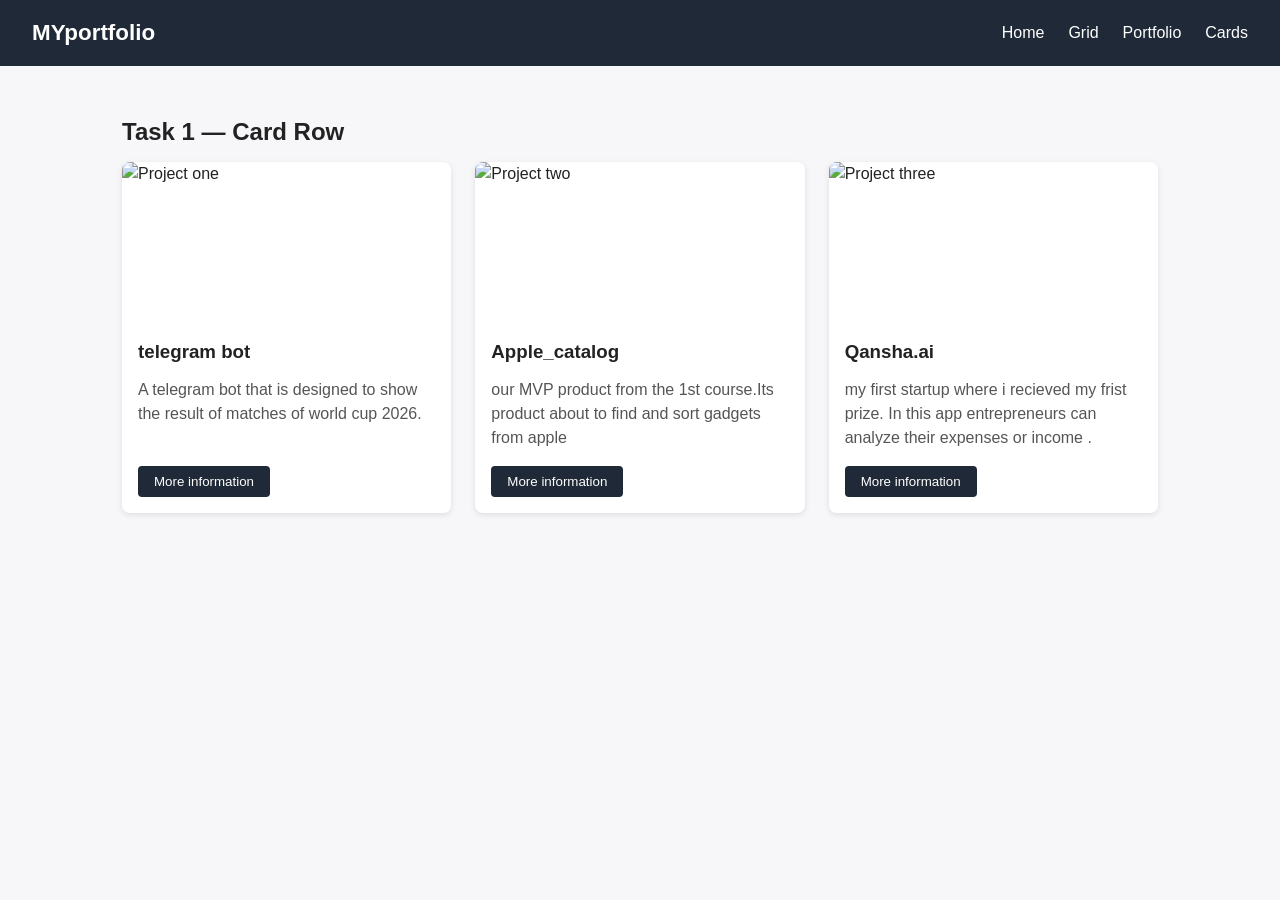
==== index.html @ ba2126a1 "Update logo text in header" ====
<!DOCTYPE html>
<html lang="en">
<head>
  <meta charset="UTF-8" />
  <meta name="viewport" content="width=device-width, initial-scale=1.0" />
  <title>Assignment 2 — Flexbox &amp; Grid</title>
  <link rel="stylesheet" href="style.css" />
</head>
<body>

  
  <header class="navbar">
    <div class="logo">MYportfolio </div>
    <ul class="nav-links">
      <li><a href="index.html">Home</a></li>
      <li><a href="grid.html">Grid</a></li>
      <li><a href="portfolio.html">Portfolio</a></li>
      <li><a href="#cards">Cards</a></li>
    </ul>
  </header>


  <section id="cards">
    <h2>Task 1 — Card Row</h2>
    <div class="card-row">

      <div class="card">
        <img src="https://encrypted-tbn0.gstatic.com/images?q=tbn:ANd9GcSFujql-WFzE3ItHx46vl_XUdWfbWX7GXYWBYmNH7UvGA&s" alt="Project one" />
        <div class="card-body">
          <h3>telegram bot </h3>
          <p>A telegram bot that is designed to show the result of matches of world cup 2026.</p>
          <button>More information</button>
        </div>
      </div>

      <div class="card">
        <img src="https://encrypted-tbn0.gstatic.com/images?q=tbn:ANd9GcS3rApSjDXCOAsStw4_AN64xcOJJNOKor2lTOhPxChGPA&s=10" alt="Project two" />
        <div class="card-body">
          <h3>Apple_catalog</h3>
          <p>our MVP product from the 1st course.Its product about  to find and sort gadgets  from apple</p>
          <button>More information</button>
        </div>
      </div>

      <div class="card">
        <img src="./photo_2026-09-29_14-18-57.jpg" alt="Project three" />
        <div class="card-body">
          <h3>Qansha.ai</h3>
          <p>my first startup where i recieved my frist prize. In this app entrepreneurs can analyze their expenses or income  .</p>
          <button>More information</button>
        </div>
      </div>

    </div>
  </section>

</body>
</html>
---- style.css ----
* {
  box-sizing: border-box;
  margin: 0;
  padding: 0;
}

body {
  font-family: "Segoe UI", Arial, sans-serif;
  line-height: 1.5;
  color: #222;
  background-color: #f7f7f9;
}

h1, h2, h3 {
  margin-bottom: 12px;
}

section {
  padding: 48px 32px;
  max-width: 1100px;
  margin: 0 auto;
}


.navbar {
  display: flex;                    
  justify-content: space-between;   
  align-items: center;              
  padding: 16px 32px;
  background-color: #1f2937;
  color: #fff;
  position: sticky;
  top: 0;
  z-index: 10;
}

.logo {
  font-size: 1.4rem;
  font-weight: bold;
}

.nav-links {
  display: flex;      
  gap: 24px;           
  align-items: center;
  list-style: none;
}

.nav-links a {
  color: #fff;
  text-decoration: none;
  font-size: 1rem;
}

.nav-links a:hover {
  color: #fbbf24;
}


.card-row {
  display: flex;         
  gap: 24px;              
  align-items: stretch;   
  flex-wrap: wrap;        
}

.card {
  flex: 1 1 260px;        
  background: #fff;
  border-radius: 8px;
  overflow: hidden;
  box-shadow: 0 2px 6px rgba(0, 0, 0, 0.1);
  display: flex;
  flex-direction: column;  
  transition: transform 0.2s ease, box-shadow 0.2s ease;
}

.card:hover {
  transform: translateY(-6px);
  box-shadow: 0 8px 16px rgba(0, 0, 0, 0.15);
}

.card img {
  width: 100%;
  height: 160px;
  object-fit: cover;
}

.card-body {
  padding: 16px;
  display: flex;
  flex-direction: column;
  flex-grow: 1;            
}

.card-body p {
  flex-grow: 1;
  color: #555;
  margin-bottom: 16px;
}

.card-body button {
  align-self: flex-start;
  padding: 8px 16px;
  border: none;
  border-radius: 4px;
  background-color: #1f2937;
  color: #fff;
  cursor: pointer;
}

.card-body button:hover {
  background-color: #374151;
}




.page-grid {
  display: grid;
  grid-template-columns: 220px 1fr;      
  grid-template-rows: auto 1fr auto;     
  grid-template-areas:
    "header header"
    "sidebar main"
    "footer footer";
  min-height: 100vh;
  gap: 16px;
}

.page-grid .g-header {
  grid-area: header;
  background: #1f2937;
  color: #fff;
  padding: 16px 24px;
}

.page-grid .g-sidebar {
  grid-area: sidebar;
  background: #e5e7eb;
  padding: 16px;
}

.page-grid .g-main {
  grid-area: main;
  background: #fff;
  padding: 16px;
}

.page-grid .g-footer {
  grid-area: footer;
  background: #1f2937;
  color: #fff;
  padding: 16px 24px;
  text-align: center;
}




.gallery {
  display: grid;
  grid-template-columns: repeat(3, 1fr);  
  gap: 16px;
}

.gallery-item {
  position: relative;
  overflow: hidden;
  border-radius: 6px;
}

.gallery-item img {
  width: 100%;
  height: 180px;
  object-fit: cover;
  display: block;
}

.gallery-item .caption {
  position: absolute;
  inset: 0;
  background: rgba(0, 0, 0, 0.6);
  color: #fff;
  display: flex;
  align-items: center;
  justify-content: center;
  opacity: 0;
  transition: opacity 0.2s ease;
}

.gallery-item:hover .caption {
  opacity: 1;    
}

.portfolio-header {
  display: flex;                  
  justify-content: space-between;
  align-items: center;
  padding: 16px 32px;
  background: #1f2937;
  color: #fff;
}

.portfolio-body {
  display: grid;                          
  grid-template-columns: 2fr 1fr;         
  gap: 24px;
  padding: 32px;
  max-width: 1100px;
  margin: 0 auto;
}

.projects {
  display: flex;           
  flex-direction: column;
  gap: 20px;
}

.project-card {
  background: #fff;
  border-radius: 8px;
  padding: 16px;
  box-shadow: 0 2px 6px rgba(0, 0, 0, 0.1);
  display: flex;              
  flex-direction: column;
  gap: 8px;
}

.project-card button {
  align-self: flex-start;
  padding: 8px 16px;
  border: none;
  border-radius: 4px;
  background: #1f2937;
  color: #fff;
  cursor: pointer;
}

.sidebar-info {
  background: #fff;
  border-radius: 8px;
  padding: 16px;
  height: fit-content;
  box-shadow: 0 2px 6px rgba(0, 0, 0, 0.1);
}

.portfolio-footer {
  background: #1f2937;
  color: #fff;
  text-align: center;
  padding: 16px;
}
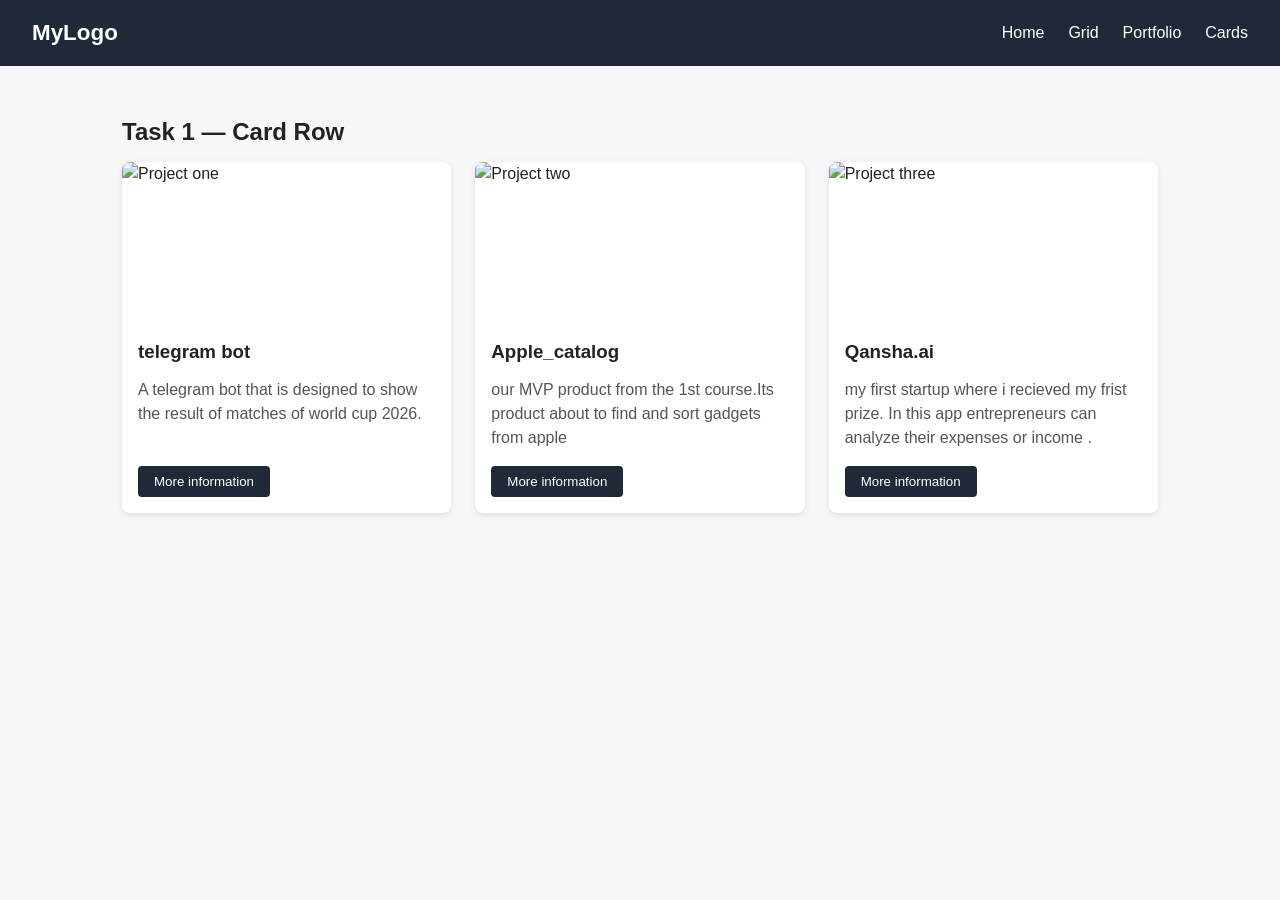
==== commit 704447fb: "Update index.html" ====
--- a/index.html
+++ b/index.html
@@ -10,7 +10,7 @@
 
   
   <header class="navbar">
-    <div class="logo">MYportfolio </div>
+    <div class="logo">MyLogo</div>
     <ul class="nav-links">
       <li><a href="index.html">Home</a></li>
       <li><a href="grid.html">Grid</a></li>
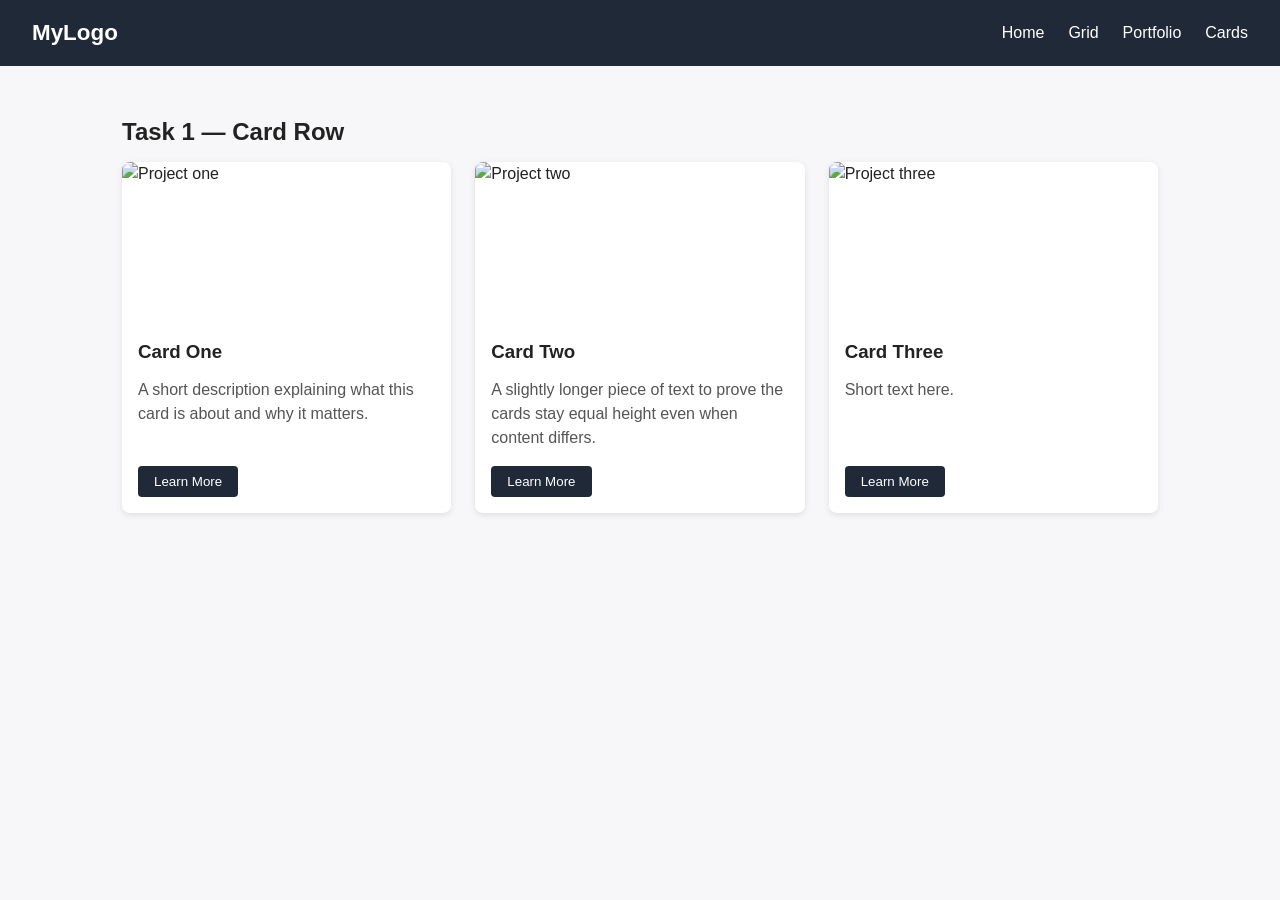
==== commit dd92d8f1: "Update index.html" ====
--- a/index.html
+++ b/index.html
@@ -8,7 +8,7 @@
 </head>
 <body>
 
-  
+  <!-- ============ TASK 0: NAVIGATION BAR ============ -->
   <header class="navbar">
     <div class="logo">MyLogo</div>
     <ul class="nav-links">
@@ -19,7 +19,7 @@
     </ul>
   </header>
 
-
+  <!-- ============ TASK 1: CARD ROW ============ -->
   <section id="cards">
     <h2>Task 1 — Card Row</h2>
     <div class="card-row">
@@ -27,27 +27,27 @@
       <div class="card">
         <img src="https://encrypted-tbn0.gstatic.com/images?q=tbn:ANd9GcSFujql-WFzE3ItHx46vl_XUdWfbWX7GXYWBYmNH7UvGA&s" alt="Project one" />
         <div class="card-body">
-          <h3>telegram bot </h3>
-          <p>A telegram bot that is designed to show the result of matches of world cup 2026.</p>
-          <button>More information</button>
+          <h3>Card One</h3>
+          <p>A short description explaining what this card is about and why it matters.</p>
+          <button>Learn More</button>
         </div>
       </div>
 
       <div class="card">
-        <img src="https://encrypted-tbn0.gstatic.com/images?q=tbn:ANd9GcS3rApSjDXCOAsStw4_AN64xcOJJNOKor2lTOhPxChGPA&s=10" alt="Project two" />
+        <img src="https://picsum.photos/seed/card2/400/250" alt="Project two" />
         <div class="card-body">
-          <h3>Apple_catalog</h3>
-          <p>our MVP product from the 1st course.Its product about  to find and sort gadgets  from apple</p>
-          <button>More information</button>
+          <h3>Card Two</h3>
+          <p>A slightly longer piece of text to prove the cards stay equal height even when content differs.</p>
+          <button>Learn More</button>
         </div>
       </div>
 
       <div class="card">
-        <img src="./photo_2026-09-29_14-18-57.jpg" alt="Project three" />
+        <img src="https://picsum.photos/seed/card3/400/250" alt="Project three" />
         <div class="card-body">
-          <h3>Qansha.ai</h3>
-          <p>my first startup where i recieved my frist prize. In this app entrepreneurs can analyze their expenses or income  .</p>
-          <button>More information</button>
+          <h3>Card Three</h3>
+          <p>Short text here.</p>
+          <button>Learn More</button>
         </div>
       </div>
 
